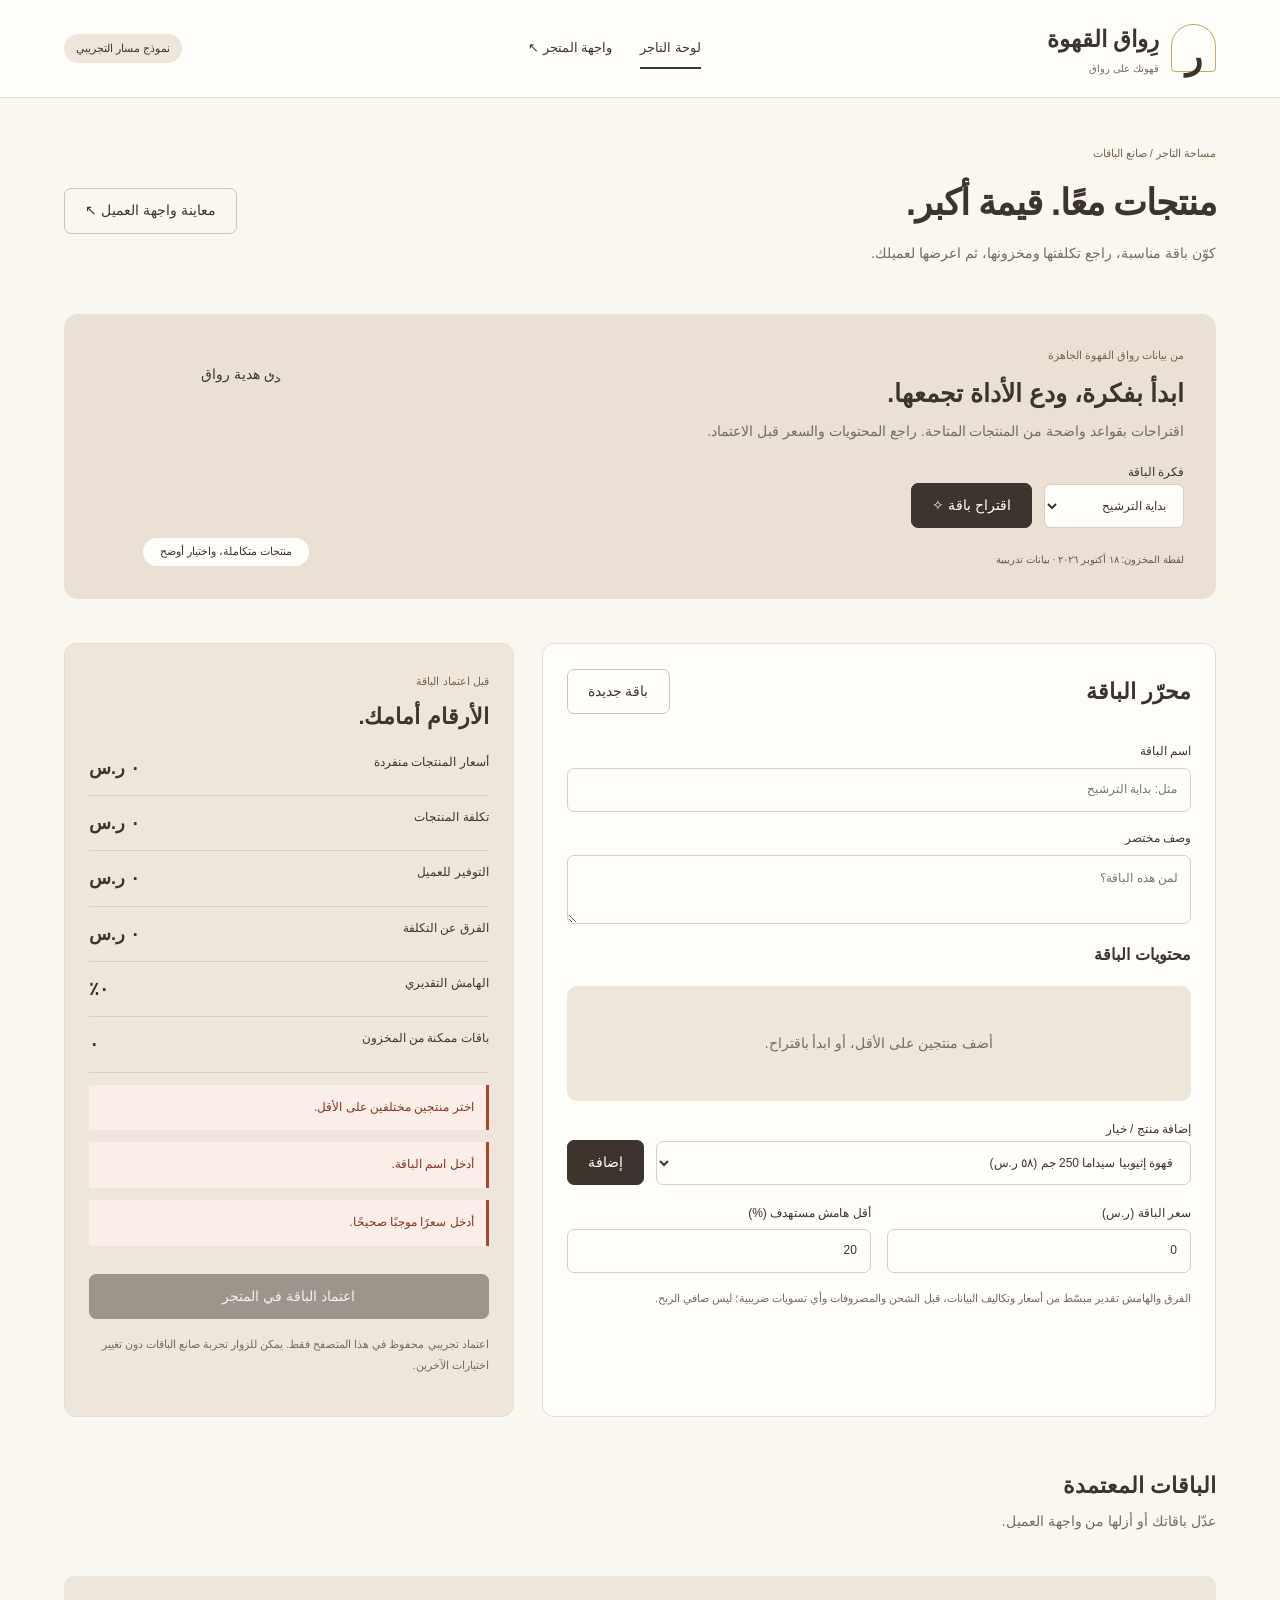
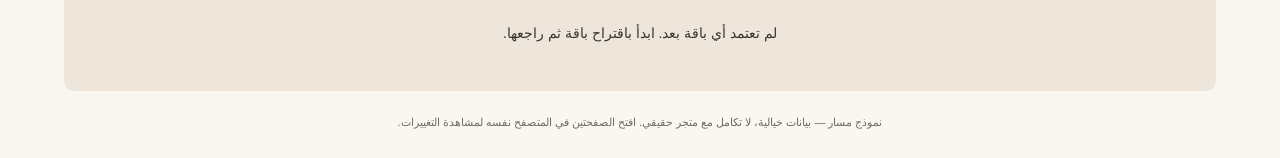
==== index.html @ f0583a00 "Add files via upload" ====
<!doctype html><html lang="ar" dir="rtl"><head><meta charset="utf-8"><meta name="viewport" content="width=device-width,initial-scale=1"><title>صانع باقات رواق | لوحة التاجر</title><link rel="stylesheet" href="style.css"></head><body><header><a class="brand" href="index.html"><span class="brand-mark">ر</span><span>رِواق القهوة<small>قهوتك على رواق</small></span></a><nav><a class="active" href="index.html">لوحة التاجر</a><a href="store.html">واجهة المتجر ↖</a></nav><span class="demo">نموذج مسار التجريبي</span></header><main><div class="heading"><div><span class="eyebrow">مساحة التاجر / صانع الباقات</span><h1>منتجات معًا. قيمة أكبر.</h1><p>كوّن باقة مناسبة، راجع تكلفتها ومخزونها، ثم اعرضها لعميلك.</p></div><a class="button secondary" href="store.html">معاينة واجهة العميل ↖</a></div><section class="workbench"><div><span class="eyebrow">من بيانات رواق القهوة الجاهزة</span><h2>ابدأ بفكرة، ودع الأداة تجمعها.</h2><p>اقتراحات بقواعد واضحة من المنتجات المتاحة. راجع المحتويات والسعر قبل الاعتماد.</p><div class="controls"><label>فكرة الباقة<select id="idea"><option value="brew">بداية الترشيح</option><option value="gift">هدية على رواق</option><option value="daily">روتين القهوة</option></select></label><button id="suggest">اقتراح باقة ✧</button></div><small>لقطة المخزون: ١٨ أكتوبر ٢٠٢٦ · بيانات تدريبية</small></div><div class="work-art"><img src="assets/products/prd_026.png" alt="صندوق هدية رواق"><span>منتجات متكاملة، واختيار أوضح</span></div></section><div class="bundle-layout"><section class="builder"><div class="section-head"><h2>محرّر الباقة</h2><button class="secondary" id="new">باقة جديدة</button></div><div class="fields"><label>اسم الباقة<input id="bundle-name" maxlength="80" placeholder="مثل: بداية الترشيح"></label><label>وصف مختصر<textarea id="bundle-description" maxlength="400" rows="2" placeholder="لمن هذه الباقة؟"></textarea></label></div><h3>محتويات الباقة</h3><div id="bundle-items"></div><div class="controls"><label class="grow">إضافة منتج / خيار<select id="add-product"></select></label><button id="add">إضافة</button></div><div class="fields two"><label>سعر الباقة (ر.س)<input id="bundle-price" type="number" min="0.01" step="0.01"></label><label>أقل هامش مستهدف (%)<input id="min-margin" type="number" min="0" max="95" value="20" step="1"></label></div><p class="hint">الفرق والهامش تقدير مبسّط من أسعار وتكاليف البيانات، قبل الشحن والمصروفات وأي تسويات ضريبية؛ ليس صافي الربح.</p></section><aside class="bundle-summary"><span class="eyebrow">قبل اعتماد الباقة</span><h2>الأرقام أمامك.</h2><div id="metrics"></div><div id="validation" role="status" aria-live="polite"></div><button id="publish">اعتماد الباقة في المتجر</button><p class="hint">اعتماد تجريبي محفوظ في هذا المتصفح فقط. يمكن للزوار تجربة صانع الباقات دون تغيير اختيارات الآخرين.</p></aside></div><section><div class="section-head"><div><h2>الباقات المعتمدة</h2><p>عدّل باقاتك أو أزلها من واجهة العميل.</p></div></div><div id="saved-bundles" class="bundle-grid"></div></section><p class="disclaimer">نموذج مسار — بيانات خيالية، لا تكامل مع متجر حقيقي. افتح الصفحتين في المتصفح نفسه لمشاهدة التغييرات.</p></main><div id="toast" role="status" aria-live="polite"></div><script src="data.js"></script><script src="variants.js"></script><script src="bundle-core.js"></script><script src="bundles.js"></script></body></html>
---- style.css ----
:root{--ink:#3d352d;--gold:#c9a66b;--bg:#faf6f0;--muted:#746b61;--line:#e5ddd2;--green:#345b46}*{box-sizing:border-box}html{scroll-behavior:smooth;scroll-padding-top:25px}body{margin:0;background:var(--bg);color:var(--ink);font-family:Tahoma,Arial,sans-serif;font-size:14px;line-height:1.8}a{color:inherit;text-decoration:none}header{min-height:98px;display:flex;align-items:center;justify-content:space-between;gap:24px;padding:18px max(5vw,24px);border-bottom:1px solid var(--line);background:#fffdf9}.brand{display:flex;align-items:center;gap:12px;font-weight:700;font-size:23px}.brand small{display:block;font-size:10px;font-weight:400;color:var(--muted)}.brand-mark{display:grid;place-items:center;border:1px solid var(--gold);width:45px;height:48px;border-radius:22px 22px 4px 4px;font-family:serif;font-size:36px}nav{display:flex;gap:28px;font-size:13px}nav a{padding:8px 0}nav a.active{border-bottom:2px solid var(--ink)}.demo,.count{font-size:11px;background:#eee6da;padding:5px 12px;border-radius:20px}main{max-width:1320px;margin:auto;padding:42px 5vw 25px}.heading,.section-head{display:flex;justify-content:space-between;align-items:center;gap:22px;margin-bottom:26px}.eyebrow{font-size:11px;color:#786449}h1{font-size:36px;line-height:1.6;margin:9px 0;font-weight:700;letter-spacing:-1px}h2{font-size:22px;line-height:1.6;margin:6px 0}p{color:var(--muted);margin:6px 0 16px}button,.button{font:inherit;cursor:pointer;display:inline-flex;align-items:center;justify-content:center;gap:12px;border:1px solid var(--ink);border-radius:7px;background:var(--ink);color:white;min-height:44px;padding:9px 20px;transition:background .15s}button:hover,.button:hover{background:#594a3b}.secondary{background:transparent;color:var(--ink);border-color:#cfc5b7}.secondary:hover{background:#eee6da}button:disabled{opacity:.45;cursor:not-allowed}:focus-visible{outline:3px solid #8f651d;outline-offset:4px}.stats{display:grid;grid-template-columns:repeat(4,1fr);margin:30px 0;border-top:1px solid var(--line);border-bottom:1px solid var(--line)}.stat{padding:20px 24px;border-left:1px solid var(--line)}.stat:last-child{border-left:0}.stat strong{display:block;font-size:28px;font-weight:500}.stat span{color:var(--muted);font-size:12px}.workbench{background:#eae1d4;border-radius:14px;display:grid;grid-template-columns:1fr 260px;overflow:hidden;padding:28px 32px;gap:20px;margin:32px 0 44px}.workbench h2{font-size:25px}.workbench p{max-width:620px}.workbench small{font-size:10px;color:#65594b}.controls{display:flex;align-items:end;gap:12px;margin:18px 0}.controls label{font-size:11px}.controls select{display:block;min-width:140px}.work-art{position:relative;display:flex;align-items:center;justify-content:center}.work-art img{width:190px;height:190px;border-radius:50%;object-fit:cover}.work-art span{position:absolute;bottom:5px;background:#fffdf9;padding:4px 17px;border-radius:20px;font-size:11px}.filters{display:flex;gap:10px}input,select{font:inherit;min-height:44px;padding:10px 13px;background:#fffdf9;color:var(--ink);border:1px solid #d8cfc3;border-radius:7px;max-width:100%}.product-grid{display:grid;grid-template-columns:repeat(4,minmax(0,1fr));gap:22px}.product-card{min-width:0;position:relative;border:1px solid var(--line);background:#fffdf9;border-radius:10px;overflow:hidden}.product-card.selected{border:2px solid #957644}.product-card img{display:block;width:100%;aspect-ratio:1.14;object-fit:cover;background:#eee7db}.product-info{padding:15px}.product-info h3{font-size:14px;margin:4px 0 10px;min-height:45px;line-height:1.7}.meta{display:flex;justify-content:space-between;gap:8px;font-size:11px;color:var(--muted)}.price{font-size:17px;font-weight:700}.product-info button{width:100%;margin-top:12px;font-size:12px}.check{position:absolute;top:12px;right:12px;display:flex;align-items:center;gap:6px;background:#fffdf9eb;border-radius:6px;padding:5px 10px;font-size:11px;min-height:40px;cursor:pointer}.check input{min-height:0;width:17px;height:17px;accent-color:var(--ink);margin:0}.stock{color:var(--green)}.out{color:#944131}.publish-bar{position:sticky;bottom:16px;background:#fffdf9;border:1px solid #d2c2ab;border-radius:10px;padding:16px 24px;box-shadow:0 5px 30px #3d352d12;display:flex;justify-content:space-between;align-items:center;gap:16px;margin-top:30px}.publish-bar p{font-size:11px;margin:0}.actions{display:flex;gap:10px}.disclaimer{text-align:center;font-size:11px;margin:22px 0 0}#toast{position:fixed;bottom:28px;left:50%;transform:translateX(-50%);background:var(--ink);color:white;border-radius:8px;padding:14px 25px;z-index:10;display:none;max-width:90vw}#toast.show{display:block}.announcement{background:var(--ink);color:#f4e5cd;text-align:center;font-size:11px;padding:8px}.store main{padding-top:28px}.store-hero{display:grid;grid-template-columns:1fr 1.1fr;gap:30px;align-items:center;margin-bottom:65px}.store-hero h1{font-size:46px;line-height:1.5}.store-hero img{width:100%;height:360px;object-fit:cover;border-radius:120px 120px 12px 12px}.store-hero p{max-width:340px;margin-bottom:26px}.store #catalog{margin-top:60px}.store footer{margin-top:60px;padding-top:25px;border-top:1px solid var(--line);display:flex;justify-content:space-between;gap:24px}.store footer p{font-size:11px;max-width:370px}dialog{color:var(--ink);border:0;border-radius:14px;padding:25px;width:min(680px,92vw);max-height:85vh;background:var(--bg)}dialog::backdrop{background:#241d18a6}.close{float:left;margin-bottom:15px}.detail-image{width:100%;max-height:280px;object-fit:contain;border-radius:8px}#detail-body{clear:both}.cart-row{display:flex;justify-content:space-between;gap:14px;border-bottom:1px solid var(--line);padding:15px 0}.cart-row button{min-width:44px;padding:4px 12px}.empty{grid-column:1/-1;text-align:center;padding:45px;background:#eee6da;border-radius:10px}ul{padding-right:22px}@media(max-width:1000px){.product-grid{grid-template-columns:repeat(3,1fr)}header .demo{display:none}.heading{align-items:start}.heading .button{white-space:nowrap}.store-hero h1{font-size:36px}}@media(max-width:700px){header{padding:16px 20px;flex-wrap:wrap;gap:14px}.brand{font-size:19px}nav{gap:20px;font-size:11px}main{padding:25px 18px}.heading,.section-head{display:block}.heading .button{margin-top:12px}h1{font-size:28px}.stats{grid-template-columns:repeat(2,1fr)}.stat{padding:15px}.stat:nth-child(2){border-left:0}.workbench{grid-template-columns:1fr;padding:23px}.work-art{display:none}.workbench h2{font-size:22px}.product-grid{grid-template-columns:repeat(2,minmax(0,1fr));gap:12px}.product-info{padding:12px}.product-info h3{font-size:12px;min-height:42px}.meta{font-size:10px}.filters{margin-top:15px}.filters input{width:55%}.filters select{width:45%}.publish-bar{padding:12px;align-items:start;flex-direction:column;bottom:8px}.actions{width:100%}.actions button{flex:1;padding:8px;font-size:12px}.store-hero{grid-template-columns:1fr;gap:25px;margin-bottom:35px}.store-hero h1{font-size:37px}.store-hero img{height:260px}.store footer{display:block}.check{top:8px;right:8px;padding:3px 7px}.store header nav{order:3;width:100%;justify-content:space-between} .store #cart-button{padding:6px 12px} }@media(prefers-reduced-motion:reduce){html{scroll-behavior:auto}*{transition:none!important}}
.bundle-layout{display:grid;grid-template-columns:minmax(0,1.5fr) minmax(280px,1fr);gap:28px;margin-bottom:45px}.builder,.bundle-summary{background:#fffdf9;border:1px solid var(--line);border-radius:12px;padding:24px}.bundle-summary{align-self:start;position:sticky;top:20px;background:#eee6da}.fields{display:grid;gap:16px}.fields label,.controls label{display:block;font-size:12px}.fields input,.fields textarea{display:block;width:100%;margin-top:5px}.fields textarea{font:inherit;border:1px solid #d8cfc3;border-radius:7px;padding:12px;background:#fffdf9;color:var(--ink);resize:vertical}.fields.two{grid-template-columns:1fr 1fr}.grow{flex:1;min-width:0}.grow select{width:100%;min-width:0}.bundle-item{display:flex;align-items:center;gap:12px;border-bottom:1px solid var(--line);padding:14px 0}.bundle-item img{width:60px;height:60px;object-fit:cover;border-radius:8px}.bundle-item .info{flex:1;min-width:0}.bundle-item strong{font-size:12px;display:block}.bundle-item small{font-size:10px;color:var(--muted)}.bundle-item input{width:68px;padding:8px}.bundle-item button{padding:6px 10px}.metric{display:flex;justify-content:space-between;gap:15px;padding:11px 0;border-bottom:1px solid #d9cfbf}.metric strong{font-size:18px}.metric span{font-size:12px}.hint{font-size:11px;line-height:1.9;margin-top:15px}.notice{font-size:12px;background:#fff8ec;border-right:3px solid #b98b42;padding:12px;margin:12px 0}.notice.error{background:#fbeee8;border-color:#a74732;color:#843721}.notice.good{background:#e7efe7;border-color:#345b46;color:#345b46}.bundle-summary>button{width:100%;margin-top:16px}.bundle-grid{display:grid;grid-template-columns:repeat(3,minmax(0,1fr));gap:22px}.bundle-card{border:1px solid var(--line);border-radius:12px;background:#fffdf9;overflow:hidden}.bundle-images{display:flex;background:#eee6da;overflow:hidden}.bundle-images img{width:33.333%;height:145px;object-fit:cover}.bundle-card .body{padding:20px}.bundle-card h3{margin:0;font-size:19px}.bundle-card p,.bundle-card li{font-size:12px}.bundle-card .actions{margin-top:16px}.bundle-card .actions button{flex:1;padding:8px}.old-price{text-decoration:line-through;color:var(--muted);font-size:12px;margin-left:10px}.saving{display:inline-block;color:var(--green);font-size:12px;margin:6px 0}.bundle-card ul{margin:12px 0}.bundle-card .notes{font-size:10px;color:var(--muted)}@media(max-width:900px){.bundle-layout{grid-template-columns:1fr}.bundle-summary{position:static}.bundle-grid{grid-template-columns:repeat(2,minmax(0,1fr))}}@media(max-width:600px){.bundle-grid{grid-template-columns:1fr}.builder,.bundle-summary{padding:18px}.bundle-item{gap:8px}.bundle-item img{width:43px;height:50px}.bundle-item input{width:55px}.bundle-item button{font-size:11px}.fields.two{gap:10px}.controls{flex-wrap:wrap}.bundle-images img{height:155px}}
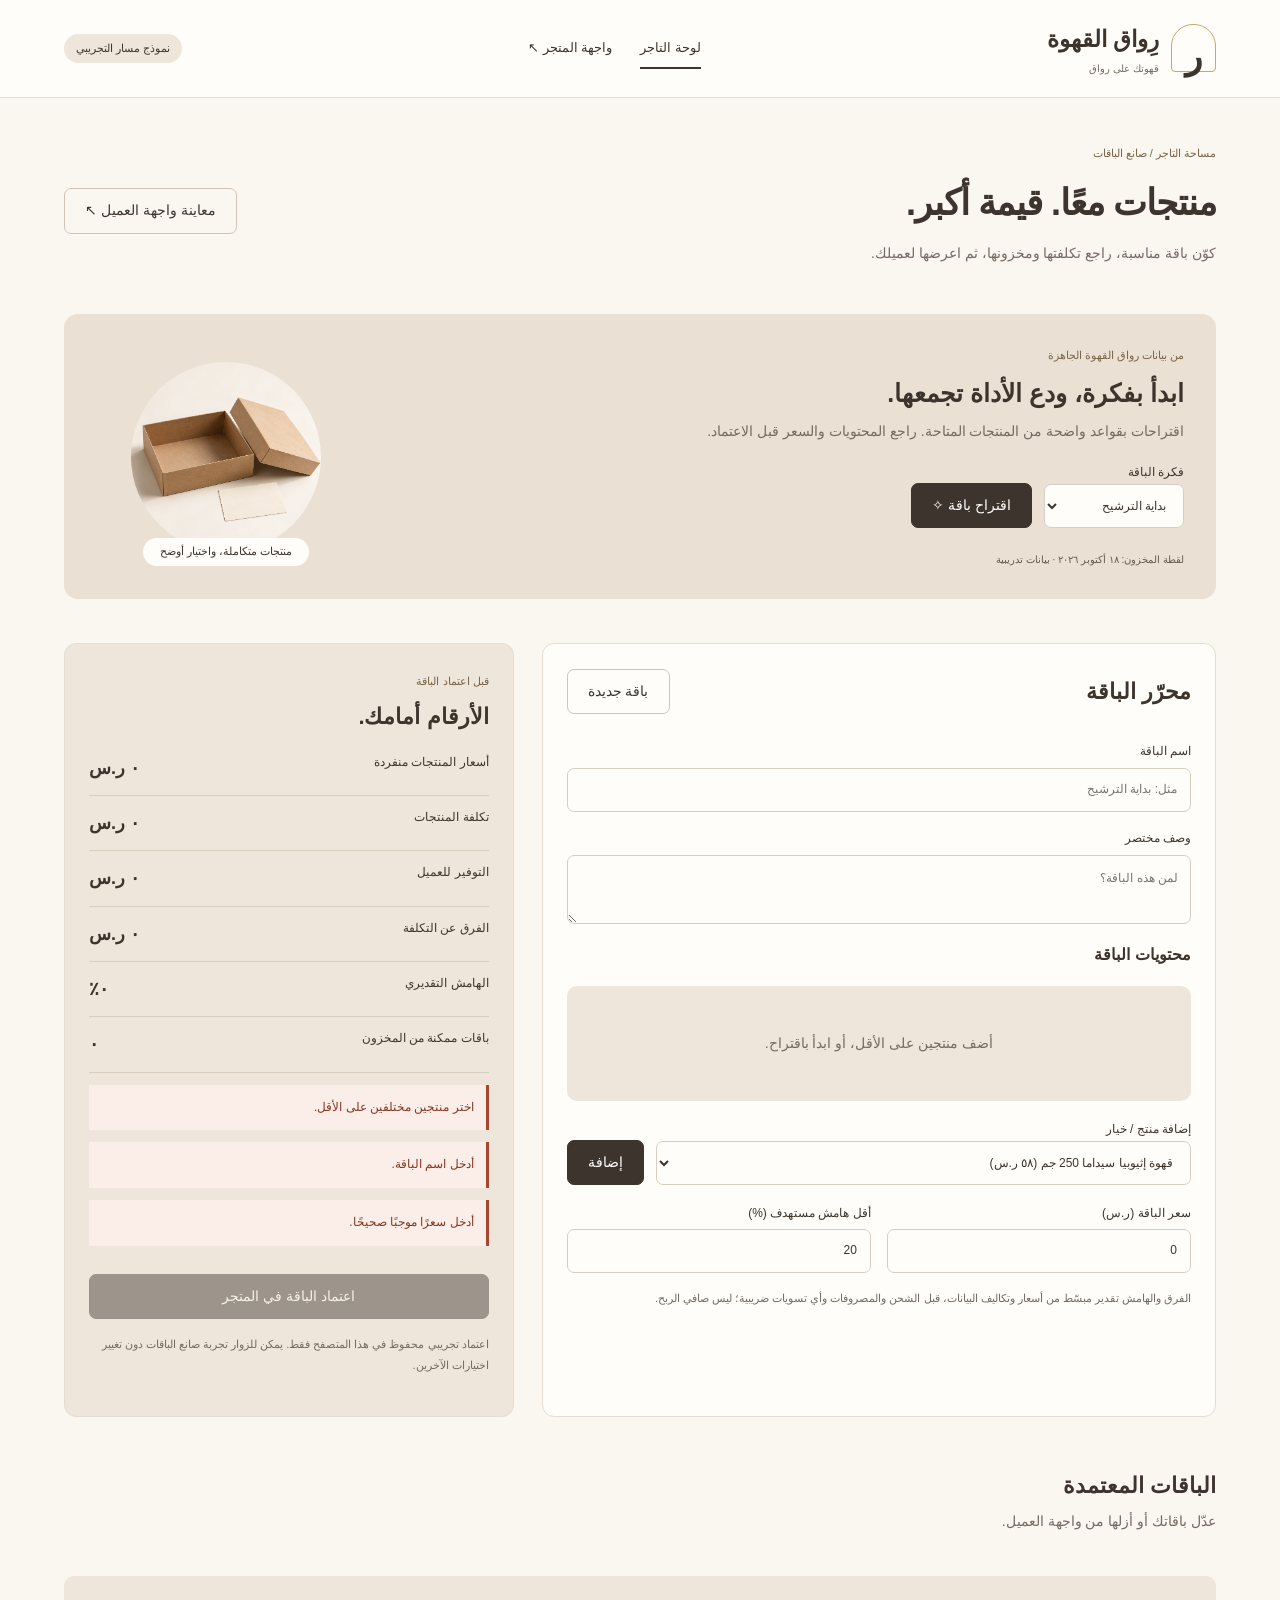
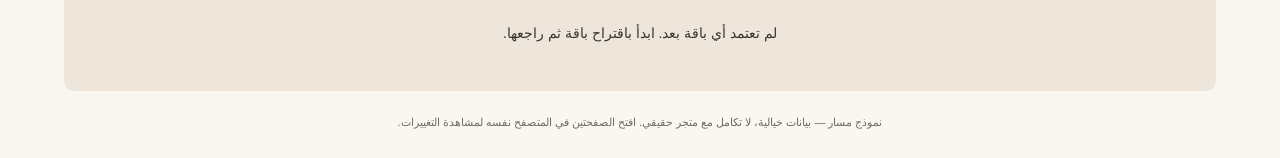
==== commit 897e3a39: "Add files via upload" ====
--- a/index.html
+++ b/index.html
@@ -1 +1 @@
-<!doctype html><html lang="ar" dir="rtl"><head><meta charset="utf-8"><meta name="viewport" content="width=device-width,initial-scale=1"><title>صانع باقات رواق | لوحة التاجر</title><link rel="stylesheet" href="style.css"></head><body><header><a class="brand" href="index.html"><span class="brand-mark">ر</span><span>رِواق القهوة<small>قهوتك على رواق</small></span></a><nav><a class="active" href="index.html">لوحة التاجر</a><a href="store.html">واجهة المتجر ↖</a></nav><span class="demo">نموذج مسار التجريبي</span></header><main><div class="heading"><div><span class="eyebrow">مساحة التاجر / صانع الباقات</span><h1>منتجات معًا. قيمة أكبر.</h1><p>كوّن باقة مناسبة، راجع تكلفتها ومخزونها، ثم اعرضها لعميلك.</p></div><a class="button secondary" href="store.html">معاينة واجهة العميل ↖</a></div><section class="workbench"><div><span class="eyebrow">من بيانات رواق القهوة الجاهزة</span><h2>ابدأ بفكرة، ودع الأداة تجمعها.</h2><p>اقتراحات بقواعد واضحة من المنتجات المتاحة. راجع المحتويات والسعر قبل الاعتماد.</p><div class="controls"><label>فكرة الباقة<select id="idea"><option value="brew">بداية الترشيح</option><option value="gift">هدية على رواق</option><option value="daily">روتين القهوة</option></select></label><button id="suggest">اقتراح باقة ✧</button></div><small>لقطة المخزون: ١٨ أكتوبر ٢٠٢٦ · بيانات تدريبية</small></div><div class="work-art"><img src="assets/products/prd_026.png" alt="صندوق هدية رواق"><span>منتجات متكاملة، واختيار أوضح</span></div></section><div class="bundle-layout"><section class="builder"><div class="section-head"><h2>محرّر الباقة</h2><button class="secondary" id="new">باقة جديدة</button></div><div class="fields"><label>اسم الباقة<input id="bundle-name" maxlength="80" placeholder="مثل: بداية الترشيح"></label><label>وصف مختصر<textarea id="bundle-description" maxlength="400" rows="2" placeholder="لمن هذه الباقة؟"></textarea></label></div><h3>محتويات الباقة</h3><div id="bundle-items"></div><div class="controls"><label class="grow">إضافة منتج / خيار<select id="add-product"></select></label><button id="add">إضافة</button></div><div class="fields two"><label>سعر الباقة (ر.س)<input id="bundle-price" type="number" min="0.01" step="0.01"></label><label>أقل هامش مستهدف (%)<input id="min-margin" type="number" min="0" max="95" value="20" step="1"></label></div><p class="hint">الفرق والهامش تقدير مبسّط من أسعار وتكاليف البيانات، قبل الشحن والمصروفات وأي تسويات ضريبية؛ ليس صافي الربح.</p></section><aside class="bundle-summary"><span class="eyebrow">قبل اعتماد الباقة</span><h2>الأرقام أمامك.</h2><div id="metrics"></div><div id="validation" role="status" aria-live="polite"></div><button id="publish">اعتماد الباقة في المتجر</button><p class="hint">اعتماد تجريبي محفوظ في هذا المتصفح فقط. يمكن للزوار تجربة صانع الباقات دون تغيير اختيارات الآخرين.</p></aside></div><section><div class="section-head"><div><h2>الباقات المعتمدة</h2><p>عدّل باقاتك أو أزلها من واجهة العميل.</p></div></div><div id="saved-bundles" class="bundle-grid"></div></section><p class="disclaimer">نموذج مسار — بيانات خيالية، لا تكامل مع متجر حقيقي. افتح الصفحتين في المتصفح نفسه لمشاهدة التغييرات.</p></main><div id="toast" role="status" aria-live="polite"></div><script src="data.js"></script><script src="variants.js"></script><script src="bundle-core.js"></script><script src="bundles.js"></script></body></html>
+<!doctype html><html lang="ar" dir="rtl"><head><meta charset="utf-8"><meta name="viewport" content="width=device-width,initial-scale=1"><title>صانع باقات رواق | لوحة التاجر</title><link rel="stylesheet" href="style.css"></head><body><header><a class="brand" href="index.html"><span class="brand-mark">ر</span><span>رِواق القهوة<small>قهوتك على رواق</small></span></a><nav><a class="active" href="index.html">لوحة التاجر</a><a href="store.html">واجهة المتجر ↖</a></nav><span class="demo">نموذج مسار التجريبي</span></header><main><div class="heading"><div><span class="eyebrow">مساحة التاجر / صانع الباقات</span><h1>منتجات معًا. قيمة أكبر.</h1><p>كوّن باقة مناسبة، راجع تكلفتها ومخزونها، ثم اعرضها لعميلك.</p></div><a class="button secondary" href="store.html">معاينة واجهة العميل ↖</a></div><section class="workbench"><div><span class="eyebrow">من بيانات رواق القهوة الجاهزة</span><h2>ابدأ بفكرة، ودع الأداة تجمعها.</h2><p>اقتراحات بقواعد واضحة من المنتجات المتاحة. راجع المحتويات والسعر قبل الاعتماد.</p><div class="controls"><label>فكرة الباقة<select id="idea"><option value="brew">بداية الترشيح</option><option value="gift">هدية على رواق</option><option value="daily">روتين القهوة</option></select></label><button id="suggest">اقتراح باقة ✧</button></div><small>لقطة المخزون: ١٨ أكتوبر ٢٠٢٦ · بيانات تدريبية</small></div><div class="work-art"><img src="prd_026.png" alt="صندوق هدية رواق"><span>منتجات متكاملة، واختيار أوضح</span></div></section><div class="bundle-layout"><section class="builder"><div class="section-head"><h2>محرّر الباقة</h2><button class="secondary" id="new">باقة جديدة</button></div><div class="fields"><label>اسم الباقة<input id="bundle-name" maxlength="80" placeholder="مثل: بداية الترشيح"></label><label>وصف مختصر<textarea id="bundle-description" maxlength="400" rows="2" placeholder="لمن هذه الباقة؟"></textarea></label></div><h3>محتويات الباقة</h3><div id="bundle-items"></div><div class="controls"><label class="grow">إضافة منتج / خيار<select id="add-product"></select></label><button id="add">إضافة</button></div><div class="fields two"><label>سعر الباقة (ر.س)<input id="bundle-price" type="number" min="0.01" step="0.01"></label><label>أقل هامش مستهدف (%)<input id="min-margin" type="number" min="0" max="95" value="20" step="1"></label></div><p class="hint">الفرق والهامش تقدير مبسّط من أسعار وتكاليف البيانات، قبل الشحن والمصروفات وأي تسويات ضريبية؛ ليس صافي الربح.</p></section><aside class="bundle-summary"><span class="eyebrow">قبل اعتماد الباقة</span><h2>الأرقام أمامك.</h2><div id="metrics"></div><div id="validation" role="status" aria-live="polite"></div><button id="publish">اعتماد الباقة في المتجر</button><p class="hint">اعتماد تجريبي محفوظ في هذا المتصفح فقط. يمكن للزوار تجربة صانع الباقات دون تغيير اختيارات الآخرين.</p></aside></div><section><div class="section-head"><div><h2>الباقات المعتمدة</h2><p>عدّل باقاتك أو أزلها من واجهة العميل.</p></div></div><div id="saved-bundles" class="bundle-grid"></div></section><p class="disclaimer">نموذج مسار — بيانات خيالية، لا تكامل مع متجر حقيقي. افتح الصفحتين في المتصفح نفسه لمشاهدة التغييرات.</p></main><div id="toast" role="status" aria-live="polite"></div><script src="data.js"></script><script src="variants.js"></script><script src="bundle-core.js"></script><script src="bundles.js"></script></body></html>
